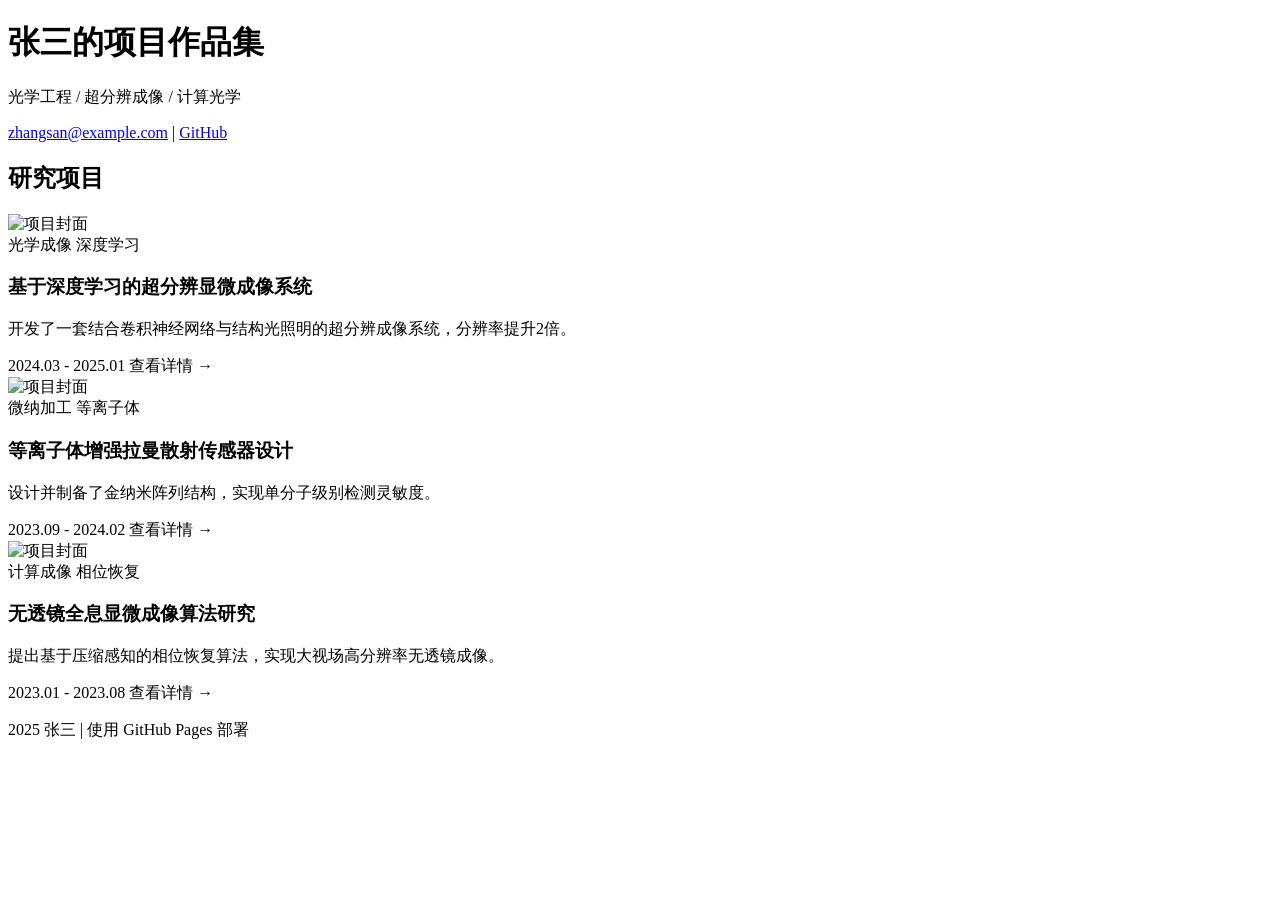
==== index.html @ bbe641c0 "index.html" ====
<!DOCTYPE html>
<html lang="zh-CN">
<head>
    <meta charset="UTF-8">
    <meta name="viewport" content="width=device-width, initial-scale=1.0">
    <title>我的项目展示 | 个人主页</title>
    <link rel="stylesheet" href="style.css">
</head>
<body>
    <!-- 顶部导航/简介 -->
    <header class="hero">
        <div class="container">
            <h1>张三的项目作品集</h1>
            <p class="subtitle">光学工程 / 超分辨成像 / 计算光学</p>
            <div class="contact">
                <a href="mailto:zhangsan@example.com">zhangsan@example.com</a> |
                <a href="https://github.com/zhangsan" target="_blank">GitHub</a>
            </div>
        </div>
    </header>

    <!-- 项目卡片网格 -->
    <main class="container">
        <h2 class="section-title">研究项目</h2>
        
        <div class="projects-grid">
            <!-- 项目卡片 1 -->
            <article class="project-card" onclick="location.href='projects/project-1.html'">
                <div class="card-image">
                    <img src="images/project-1/cover.jpg" alt="项目封面" loading="lazy">
                </div>
                <div class="card-content">
                    <div class="card-tags">
                        <span class="tag">光学成像</span>
                        <span class="tag">深度学习</span>
                    </div>
                    <h3 class="card-title">基于深度学习的超分辨显微成像系统</h3>
                    <p class="card-desc">开发了一套结合卷积神经网络与结构光照明的超分辨成像系统，分辨率提升2倍。</p>
                    <div class="card-meta">
                        <span class="date">2024.03 - 2025.01</span>
                        <span class="arrow">查看详情 →</span>
                    </div>
                </div>
            </article>

            <!-- 项目卡片 2 -->
            <article class="project-card" onclick="location.href='projects/project-2.html'">
                <div class="card-image">
                    <img src="images/project-2/cover.jpg" alt="项目封面" loading="lazy">
                </div>
                <div class="card-content">
                    <div class="card-tags">
                        <span class="tag">微纳加工</span>
                        <span class="tag">等离子体</span>
                    </div>
                    <h3 class="card-title">等离子体增强拉曼散射传感器设计</h3>
                    <p class="card-desc">设计并制备了金纳米阵列结构，实现单分子级别检测灵敏度。</p>
                    <div class="card-meta">
                        <span class="date">2023.09 - 2024.02</span>
                        <span class="arrow">查看详情 →</span>
                    </div>
                </div>
            </article>

            <!-- 项目卡片 3 -->
            <article class="project-card" onclick="location.href='projects/project-3.html'">
                <div class="card-image">
                    <img src="images/project-3/cover.jpg" alt="项目封面" loading="lazy">
                </div>
                <div class="card-content">
                    <div class="card-tags">
                        <span class="tag">计算成像</span>
                        <span class="tag">相位恢复</span>
                    </div>
                    <h3 class="card-title">无透镜全息显微成像算法研究</h3>
                    <p class="card-desc">提出基于压缩感知的相位恢复算法，实现大视场高分辨率无透镜成像。</p>
                    <div class="card-meta">
                        <span class="date">2023.01 - 2023.08</span>
                        <span class="arrow">查看详情 →</span>
                    </div>
                </div>
            </article>
        </div>
    </main>

    <footer>
        <p> 2025 张三 | 使用 GitHub Pages 部署</p>
    </footer>

    <script src="script.js"></script>
</body>
</html>
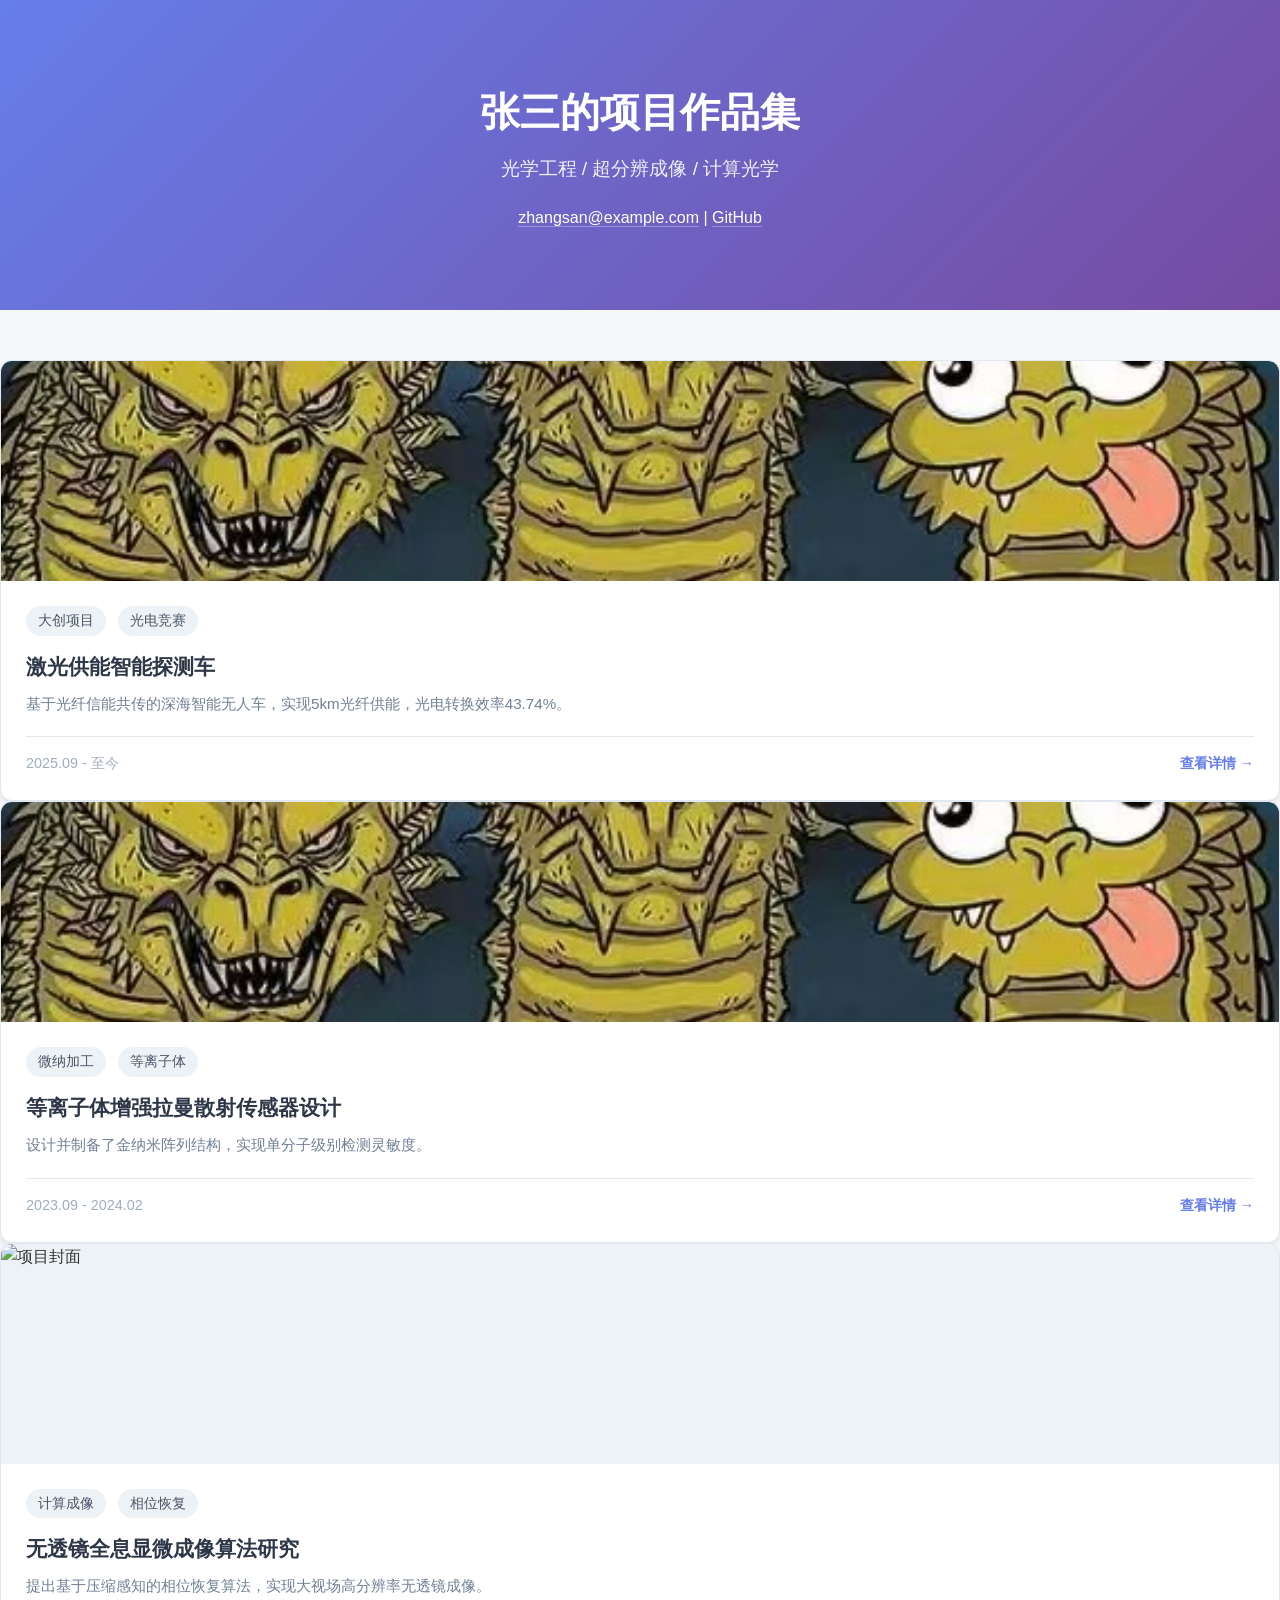
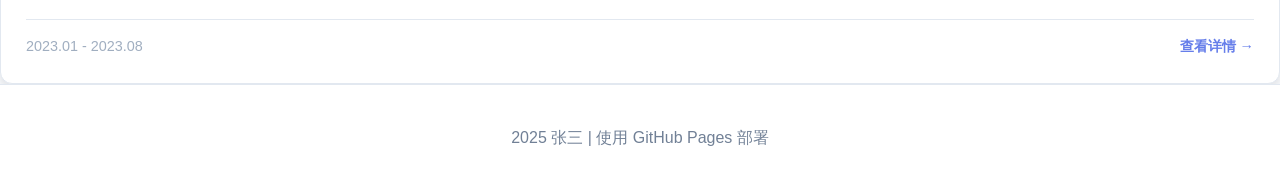
==== commit b2a894b5: "index.html" ====
--- a/index.html
+++ b/index.html
@@ -20,28 +20,24 @@
     </header>
 
     <!-- 项目卡片网格 -->
-    <main class="container">
-        <h2 class="section-title">研究项目</h2>
-        
-        <div class="projects-grid">
-            <!-- 项目卡片 1 -->
-            <article class="project-card" onclick="location.href='projects/project-1.html'">
-                <div class="card-image">
-                    <img src="images/project-1/cover.jpg" alt="项目封面" loading="lazy">
-                </div>
-                <div class="card-content">
-                    <div class="card-tags">
-                        <span class="tag">光学成像</span>
-                        <span class="tag">深度学习</span>
-                    </div>
-                    <h3 class="card-title">基于深度学习的超分辨显微成像系统</h3>
-                    <p class="card-desc">开发了一套结合卷积神经网络与结构光照明的超分辨成像系统，分辨率提升2倍。</p>
-                    <div class="card-meta">
-                        <span class="date">2024.03 - 2025.01</span>
-                        <span class="arrow">查看详情 →</span>
-                    </div>
-                </div>
-            </article>
+   <article class="project-card" onclick="location.href='projects/project-1.html'">
+    <div class="card-image">
+        <img src="images/project-1/cover.jpg" alt="激光供能智能探测车">
+    </div>
+    <div class="card-content">
+        <div class="card-tags">
+            <span class="tag">大创项目</span>
+            <span class="tag">光电竞赛</span>
+        </div>
+        <h3 class="card-title">激光供能智能探测车</h3>
+        <p class="card-desc">基于光纤信能共传的深海智能无人车，实现5km光纤供能，光电转换效率43.74%。</p>
+        <div class="card-meta">
+            <span class="date">2025.09 - 至今</span>
+            <span class="arrow">查看详情 →</span>
+        </div>
+    </div>
+</article>
+
 
             <!-- 项目卡片 2 -->
             <article class="project-card" onclick="location.href='projects/project-2.html'">
--- a/style.css
+++ b/style.css
@@ -0,0 +1,199 @@
+/* 基础重置 */
+* {
+    margin: 0;
+    padding: 0;
+    box-sizing: border-box;
+}
+
+body {
+    font-family: -apple-system, BlinkMacSystemFont, "Segoe UI", Roboto, "Helvetica Neue", Arial, sans-serif;
+    line-height: 1.6;
+    color: #333;
+    background-color: #f5f7fa;
+}
+
+.container {
+    max-width: 1200px;
+    margin: 0 auto;
+    padding: 0 20px;
+}
+
+/* 顶部简介区 */
+.hero {
+    background: linear-gradient(135deg, #667eea 0%, #764ba2 100%);
+    color: white;
+    padding: 80px 0;
+    text-align: center;
+    margin-bottom: 50px;
+}
+
+.hero h1 {
+    font-size: 2.5em;
+    margin-bottom: 10px;
+    font-weight: 700;
+}
+
+.subtitle {
+    font-size: 1.2em;
+    opacity: 0.9;
+    margin-bottom: 20px;
+}
+
+.contact a {
+    color: white;
+    text-decoration: none;
+    border-bottom: 1px solid rgba(255,255,255,0.3);
+    transition: border-color 0.3s;
+}
+
+.contact a:hover {
+    border-color: white;
+}
+
+/* 项目网格 */
+.section-title {
+    font-size: 1.8em;
+    margin-bottom: 30px;
+    color: #2d3748;
+    position: relative;
+    padding-bottom: 10px;
+}
+
+.section-title::after {
+    content: '';
+    position: absolute;
+    bottom: 0;
+    left: 0;
+    width: 60px;
+    height: 4px;
+    background: linear-gradient(135deg, #667eea 0%, #764ba2 100%);
+    border-radius: 2px;
+}
+
+.projects-grid {
+    display: grid;
+    grid-template-columns: repeat(auto-fill, minmax(350px, 1fr));
+    gap: 30px;
+    margin-bottom: 80px;
+}
+
+/* 项目卡片 */
+.project-card {
+    background: white;
+    border-radius: 12px;
+    overflow: hidden;
+    box-shadow: 0 4px 6px rgba(0,0,0,0.07);
+    transition: all 0.3s ease;
+    cursor: pointer;
+    border: 1px solid #e2e8f0;
+}
+
+.project-card:hover {
+    transform: translateY(-5px);
+    box-shadow: 0 12px 24px rgba(0,0,0,0.15);
+    border-color: #cbd5e0;
+}
+
+.card-image {
+    width: 100%;
+    height: 220px;
+    overflow: hidden;
+    background: #edf2f7;
+}
+
+.card-image img {
+    width: 100%;
+    height: 100%;
+    object-fit: cover;
+    transition: transform 0.3s;
+}
+
+.project-card:hover .card-image img {
+    transform: scale(1.05);
+}
+
+.card-content {
+    padding: 25px;
+}
+
+.card-tags {
+    margin-bottom: 12px;
+}
+
+.tag {
+    display: inline-block;
+    padding: 4px 12px;
+    background: #edf2f7;
+    color: #4a5568;
+    border-radius: 20px;
+    font-size: 0.85em;
+    margin-right: 8px;
+    margin-bottom: 5px;
+}
+
+.card-title {
+    font-size: 1.3em;
+    color: #2d3748;
+    margin-bottom: 12px;
+    line-height: 1.3;
+}
+
+.card-desc {
+    color: #718096;
+    font-size: 0.95em;
+    line-height: 1.6;
+    margin-bottom: 20px;
+    display: -webkit-box;
+    -webkit-line-clamp: 3;
+    -webkit-box-orient: vertical;
+    overflow: hidden;
+}
+
+.card-meta {
+    display: flex;
+    justify-content: space-between;
+    align-items: center;
+    padding-top: 15px;
+    border-top: 1px solid #e2e8f0;
+}
+
+.date {
+    color: #a0aec0;
+    font-size: 0.9em;
+}
+
+.arrow {
+    color: #667eea;
+    font-weight: 600;
+    font-size: 0.9em;
+    transition: transform 0.3s;
+}
+
+.project-card:hover .arrow {
+    transform: translateX(5px);
+}
+
+/* 页脚 */
+footer {
+    text-align: center;
+    padding: 40px 0;
+    color: #718096;
+    border-top: 1px solid #e2e8f0;
+    background: white;
+}
+
+/* 响应式 */
+@media (max-width: 768px) {
+    .projects-grid {
+        grid-template-columns: 1fr;
+        gap: 20px;
+    }
+    
+    .hero h1 {
+        font-size: 2em;
+    }
+    
+    .hero {
+        padding: 50px 0;
+    }
+}
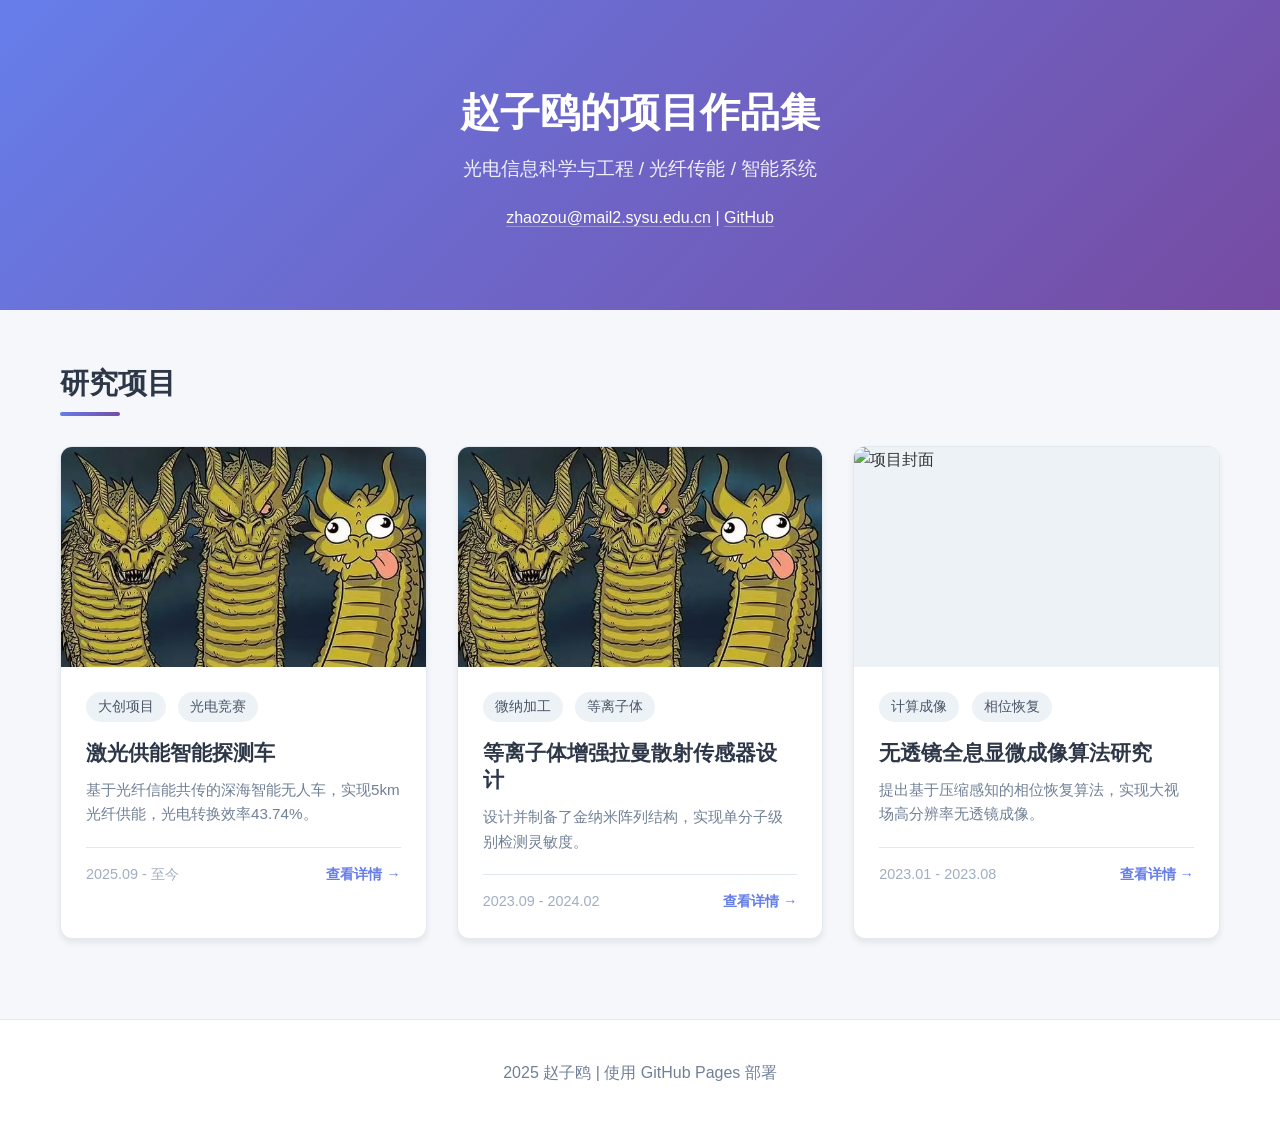
==== commit 836f68c8: "index.html" ====
--- a/index.html
+++ b/index.html
@@ -10,34 +10,38 @@
     <!-- 顶部导航/简介 -->
     <header class="hero">
         <div class="container">
-            <h1>张三的项目作品集</h1>
-            <p class="subtitle">光学工程 / 超分辨成像 / 计算光学</p>
+            <h1>赵子鸥的项目作品集</h1>
+            <p class="subtitle">光电信息科学与工程 / 光纤传能 / 智能系统</p>
             <div class="contact">
-                <a href="mailto:zhangsan@example.com">zhangsan@example.com</a> |
-                <a href="https://github.com/zhangsan" target="_blank">GitHub</a>
+                <a href="mailto:zhaozou@mail2.sysu.edu.cn">zhaozou@mail2.sysu.edu.cn</a> |
+                <a href="https://github.com/AuroraBorealis-bit" target="_blank">GitHub</a>
             </div>
         </div>
     </header>
 
     <!-- 项目卡片网格 -->
-   <article class="project-card" onclick="location.href='projects/project-1.html'">
-    <div class="card-image">
-        <img src="images/project-1/cover.jpg" alt="激光供能智能探测车">
-    </div>
-    <div class="card-content">
-        <div class="card-tags">
-            <span class="tag">大创项目</span>
-            <span class="tag">光电竞赛</span>
-        </div>
-        <h3 class="card-title">激光供能智能探测车</h3>
-        <p class="card-desc">基于光纤信能共传的深海智能无人车，实现5km光纤供能，光电转换效率43.74%。</p>
-        <div class="card-meta">
-            <span class="date">2025.09 - 至今</span>
-            <span class="arrow">查看详情 →</span>
-        </div>
-    </div>
-</article>
-
+    <main class="container">
+        <h2 class="section-title">研究项目</h2>
+        
+        <div class="projects-grid">
+            <!-- 项目卡片 1 -->
+            <article class="project-card" onclick="location.href='projects/project-1.html'">
+                <div class="card-image">
+                    <img src="images/project-1/cover.jpg" alt="激光供能智能探测车">
+                </div>
+                <div class="card-content">
+                    <div class="card-tags">
+                        <span class="tag">大创项目</span>
+                        <span class="tag">光电竞赛</span>
+                    </div>
+                    <h3 class="card-title">激光供能智能探测车</h3>
+                    <p class="card-desc">基于光纤信能共传的深海智能无人车，实现5km光纤供能，光电转换效率43.74%。</p>
+                    <div class="card-meta">
+                        <span class="date">2025.09 - 至今</span>
+                        <span class="arrow">查看详情 →</span>
+                    </div>
+                </div>
+            </article>
 
             <!-- 项目卡片 2 -->
             <article class="project-card" onclick="location.href='projects/project-2.html'">
@@ -80,7 +84,7 @@
     </main>
 
     <footer>
-        <p> 2025 张三 | 使用 GitHub Pages 部署</p>
+        <p> 2025 赵子鸥 | 使用 GitHub Pages 部署</p>
     </footer>
 
     <script src="script.js"></script>
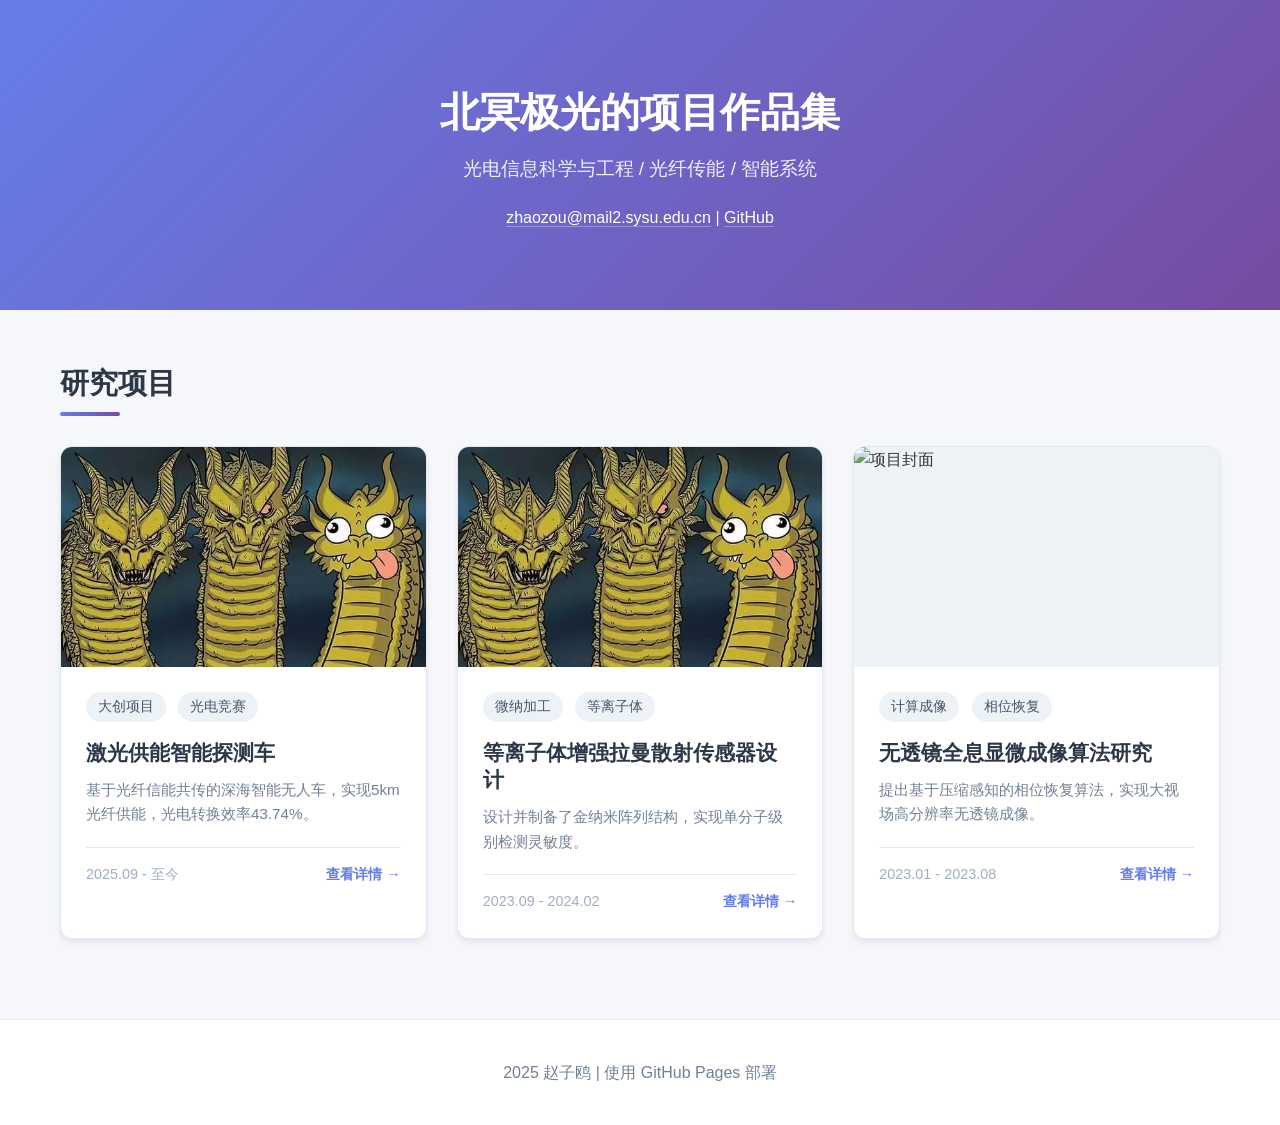
==== commit 1709a7af: "index.html" ====
--- a/index.html
+++ b/index.html
@@ -10,7 +10,7 @@
     <!-- 顶部导航/简介 -->
     <header class="hero">
         <div class="container">
-            <h1>赵子鸥的项目作品集</h1>
+            <h1>北冥极光的项目作品集</h1>
             <p class="subtitle">光电信息科学与工程 / 光纤传能 / 智能系统</p>
             <div class="contact">
                 <a href="mailto:zhaozou@mail2.sysu.edu.cn">zhaozou@mail2.sysu.edu.cn</a> |
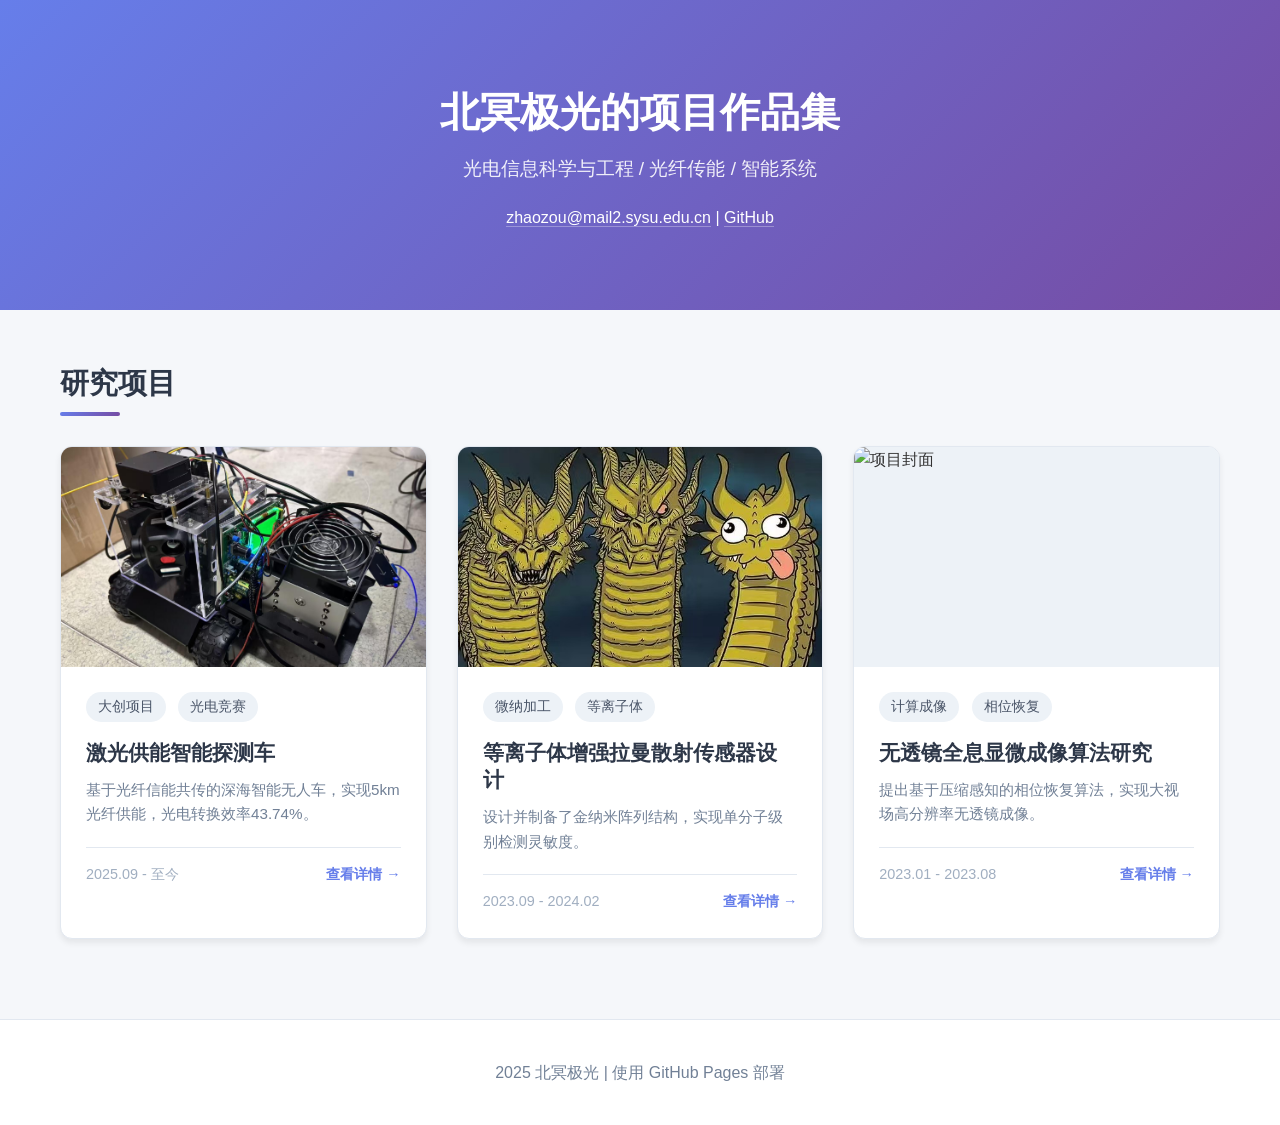
==== commit 2a811c90: "index.html" ====
--- a/index.html
+++ b/index.html
@@ -84,7 +84,7 @@
     </main>
 
     <footer>
-        <p> 2025 赵子鸥 | 使用 GitHub Pages 部署</p>
+        <p> 2025 北冥极光 | 使用 GitHub Pages 部署</p>
     </footer>
 
     <script src="script.js"></script>
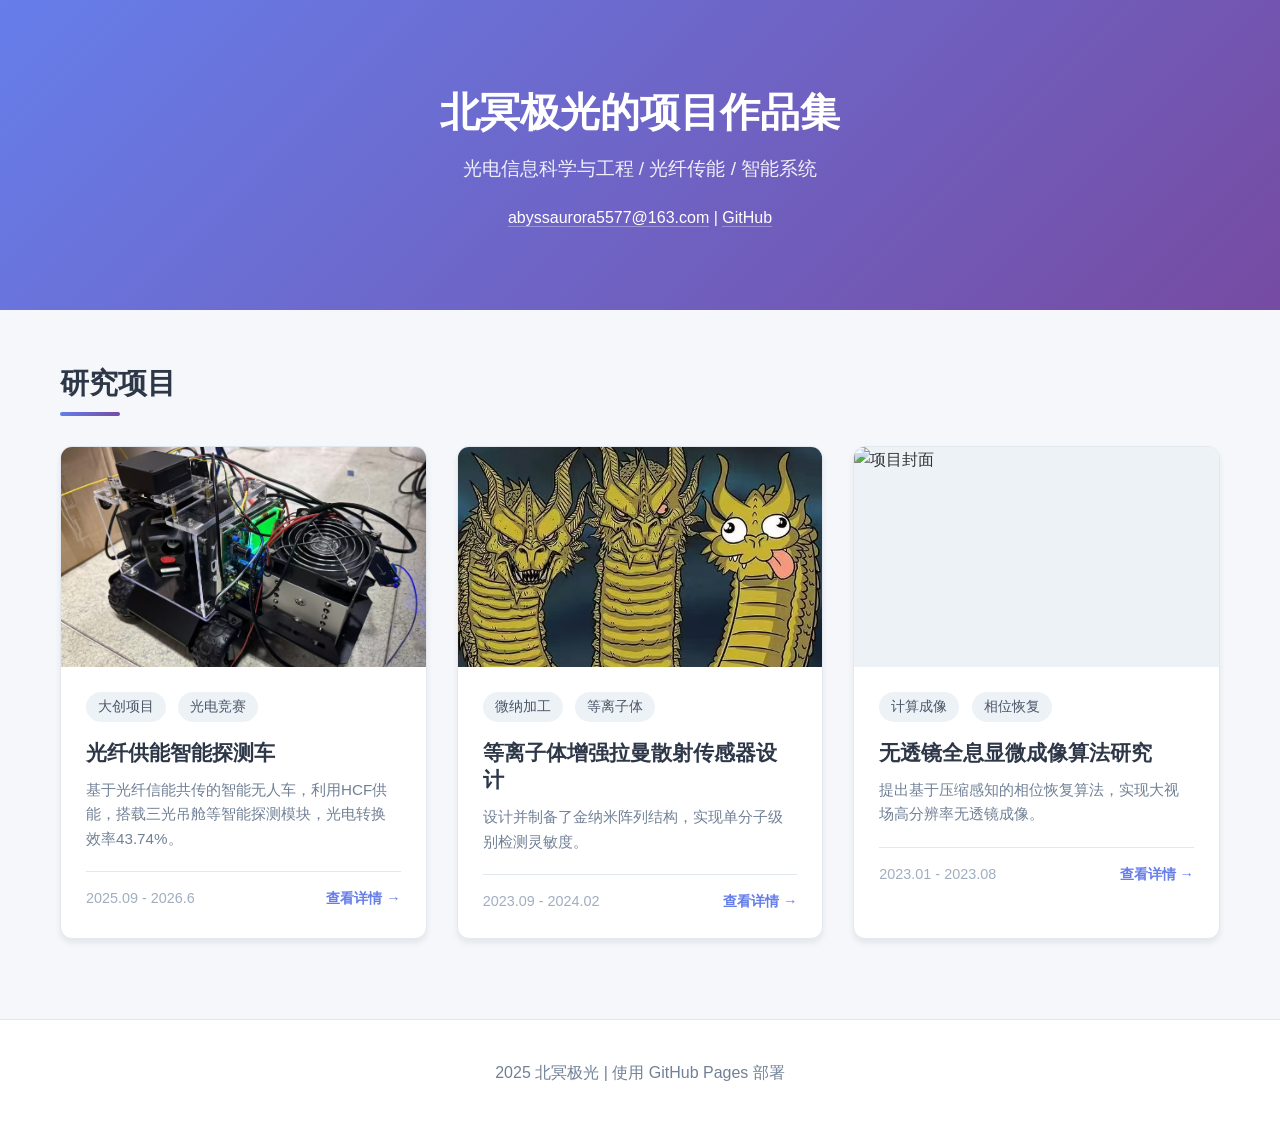
==== commit d762b659: "index.html" ====
--- a/index.html
+++ b/index.html
@@ -13,7 +13,7 @@
             <h1>北冥极光的项目作品集</h1>
             <p class="subtitle">光电信息科学与工程 / 光纤传能 / 智能系统</p>
             <div class="contact">
-                <a href="mailto:zhaozou@mail2.sysu.edu.cn">zhaozou@mail2.sysu.edu.cn</a> |
+                <a href="mailto:abyssaurora5577@163.com">abyssaurora5577@163.com</a> |
                 <a href="https://github.com/AuroraBorealis-bit" target="_blank">GitHub</a>
             </div>
         </div>
@@ -34,10 +34,10 @@
                         <span class="tag">大创项目</span>
                         <span class="tag">光电竞赛</span>
                     </div>
-                    <h3 class="card-title">激光供能智能探测车</h3>
-                    <p class="card-desc">基于光纤信能共传的深海智能无人车，实现5km光纤供能，光电转换效率43.74%。</p>
+                    <h3 class="card-title">光纤供能智能探测车</h3>
+                    <p class="card-desc">基于光纤信能共传的智能无人车，利用HCF供能，搭载三光吊舱等智能探测模块，光电转换效率43.74%。</p>
                     <div class="card-meta">
-                        <span class="date">2025.09 - 至今</span>
+                        <span class="date">2025.09 - 2026.6</span>
                         <span class="arrow">查看详情 →</span>
                     </div>
                 </div>
